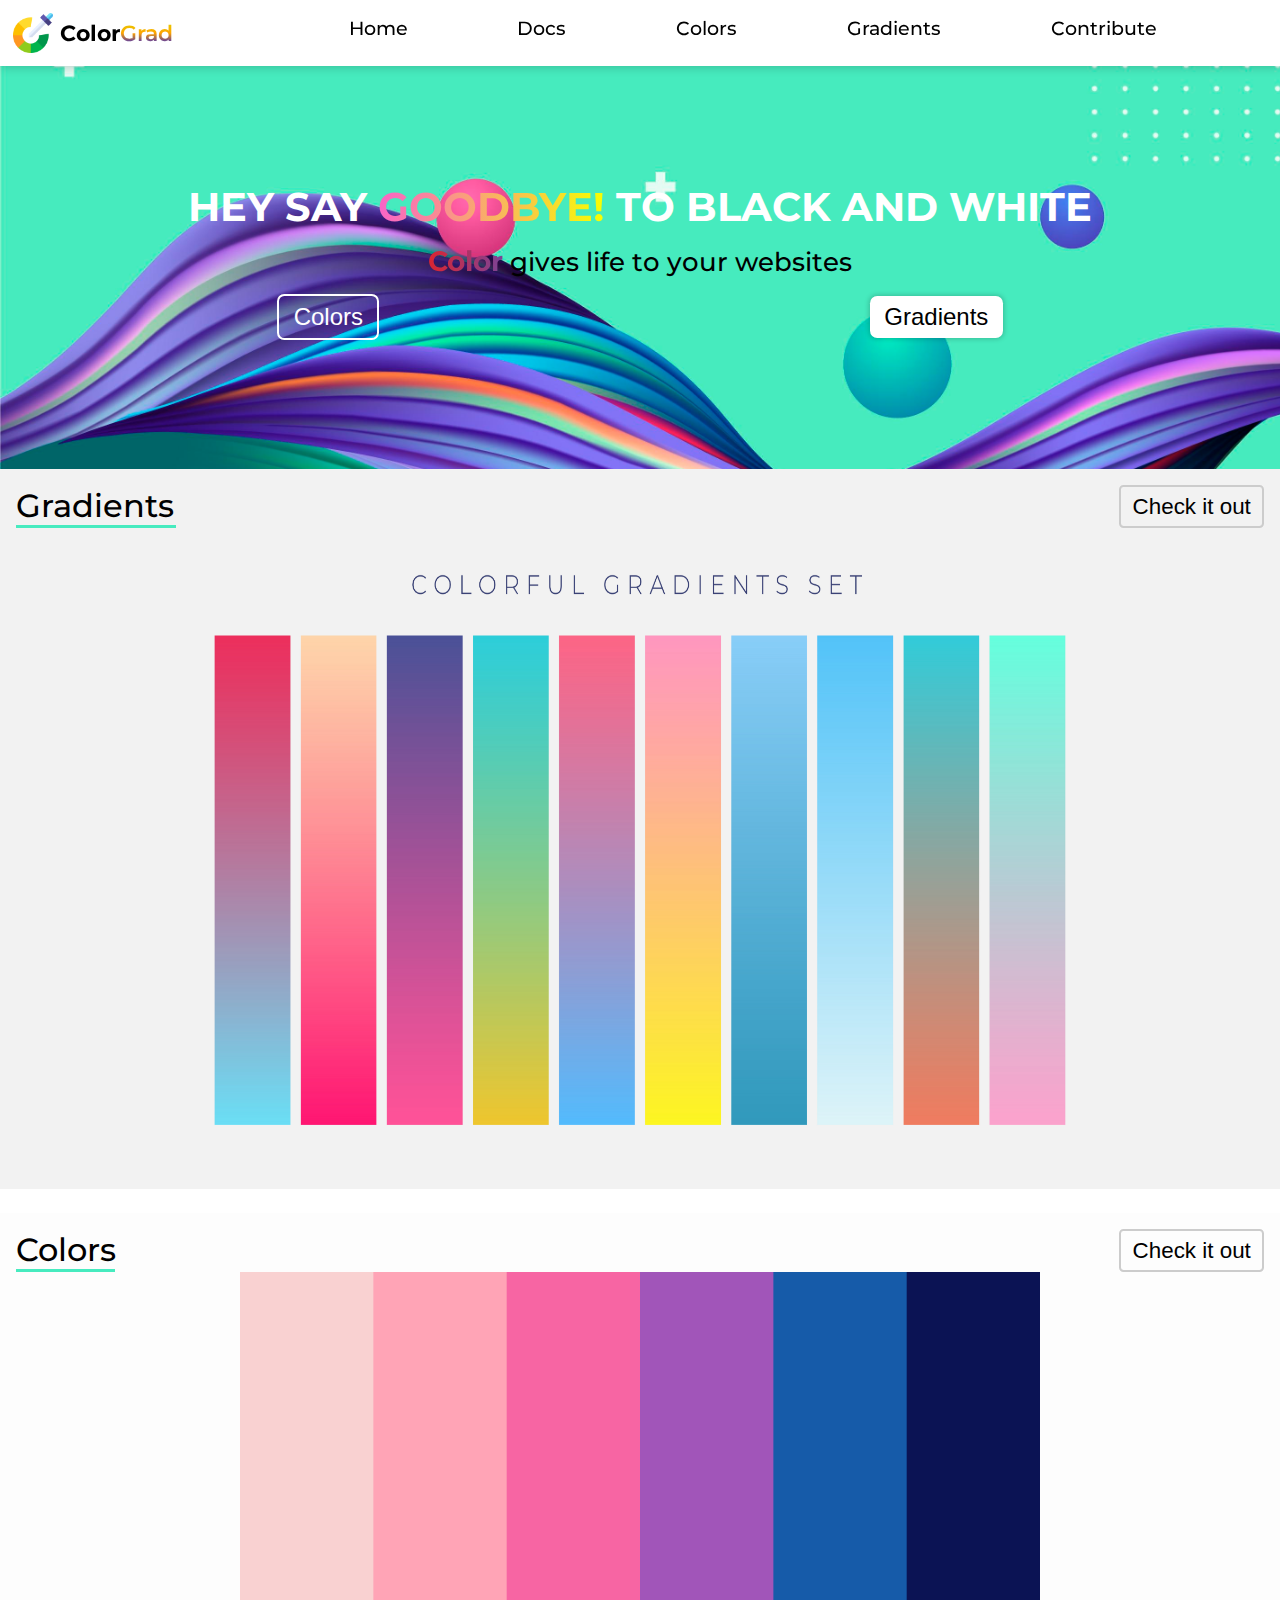
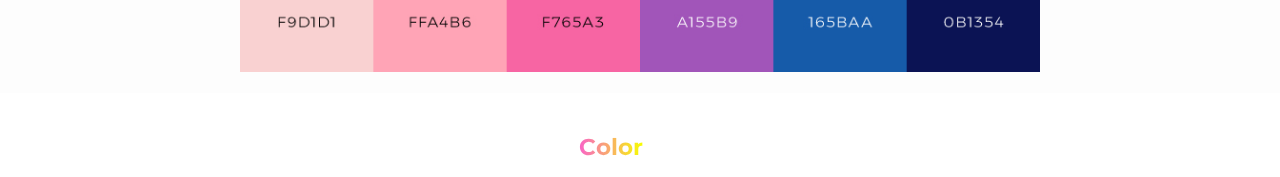
==== index.html @ 1149b568 "color page added" ====
<!DOCTYPE html>
<html lang="en">
<head>
    <meta charset="UTF-8">
    <meta name="viewport" content="width=device-width, initial-scale=1.0">
    <title>ColorGrad</title>
    <link rel="icon" href="./images/color-picker.png" type="image/x-icon">
    <link rel="stylesheet" href="./styles/main.css">
    <link rel="stylesheet" href="https://cdnjs.cloudflare.com/ajax/libs/font-awesome/5.15.2/css/all.min.css">
</head>
<body>
    <nav>
        <div class="web-title">
            <img src="./images/color-picker.png" alt="">
            <h3>Color<span>Grad</span></h3>
        </div>
        <div class="nav-container">
            <a href="./index.html">Home</a>
            <a href="#">Docs</a>
            <a href="./color/color.html">Colors</a>
            <a href="#">Gradients</a>
            <a href="#">Contribute</a>
        </div>
    </nav>
    <header>
        <h3>Hey say <span>Goodbye!</span> to black and white</h3>
        <p><span>Color</span> gives life to your websites</p>
        <div class="btns-container">
            <button id="color" onclick="goColor()">Colors</button>
            <button id="gradient" onclick="goGradient()">Gradients</button>
        </div>
    </header>
    <main>
        <div class="gradient-container">
            <div class="row">
                <h3>Gradients</h3>
                <button onclick="goGradient()">Check it out</button>
            </div>
            <div class="img-container">
                <img src="./images/gradient.jpg" alt="">
            </div>
        </div>
        <div class="color-container">
            <div class="row">
                <h3>Colors</h3>
                <button onclick="goColor()">Check it out</button>
            </div>
            <div class="img-container">
                <img src="./images/color.jpg" alt="">
            </div>
        </div>
    </main>
    <footer>
        <div class="footer-contents">
            <div class="copyright">
                <h3>Copyrights <i class="far fa-copyright"></i> 2021 <span>Color</span>Grad, All rights reserved.</h3>
            </div>
            <div class="icons">
            </div>
        </div>
    </footer>
    <script src="./js/main.js"></script>
</body>
</html>
---- styles/main.css ----
@import url(https://fonts.googleapis.com/css?family=Montserrat:100,100italic,200,200italic,300,300italic,regular,italic,500,500italic,600,600italic,700,700italic,800,800italic,900,900italic);
* {
  margin: 0;
  padding: 0;
  -webkit-box-sizing: border-box;
          box-sizing: border-box;
}

body {
  font-family: 'Montserrat',sans-serif;
  background-image: url(../images/header.jpg);
  background-repeat: no-repeat;
  background-size: cover;
  background-attachment: fixed;
}

nav {
  display: -webkit-box;
  display: -ms-flexbox;
  display: flex;
  top: 0;
  position: fixed;
  -webkit-box-shadow: 0px 0px 10px 0.5px rgba(0, 0, 0, 0.2);
          box-shadow: 0px 0px 10px 0.5px rgba(0, 0, 0, 0.2);
  width: 100%;
  background: #fff;
  padding: .8em;
}

nav .web-title {
  display: -webkit-box;
  display: -ms-flexbox;
  display: flex;
  -webkit-box-align: center;
      -ms-flex-align: center;
          align-items: center;
  width: 18%;
}

nav .web-title h3 {
  margin-left: .3em;
  font-size: 1.4em;
}

nav .web-title h3 span {
  font-weight: 600;
  background: -webkit-linear-gradient(#dada00, orange, blue);
  -webkit-background-clip: text;
  -webkit-text-fill-color: transparent;
}

nav .web-title img {
  height: 2.5em;
}

nav .nav-container {
  width: 82%;
  display: -webkit-box;
  display: -ms-flexbox;
  display: flex;
  -webkit-box-align: center;
      -ms-flex-align: center;
          align-items: center;
  -webkit-box-pack: space-evenly;
      -ms-flex-pack: space-evenly;
          justify-content: space-evenly;
}

nav .nav-container a {
  font-size: 1.2em;
  font-weight: 500;
  text-decoration: none;
  color: black;
  height: 1.7em;
}

nav .nav-container a:hover {
  -webkit-text-decoration: underline 3px solid #47ebbf;
          text-decoration: underline 3px solid #47ebbf;
}

header {
  display: -webkit-box;
  display: -ms-flexbox;
  display: flex;
  -webkit-box-orient: vertical;
  -webkit-box-direction: normal;
      -ms-flex-direction: column;
          flex-direction: column;
  -webkit-box-align: center;
      -ms-flex-align: center;
          align-items: center;
  -webkit-box-pack: center;
      -ms-flex-pack: center;
          justify-content: center;
  padding: 1em;
  margin-top: 4.3em;
  width: 100%;
  height: 25em;
}

header h3 {
  text-transform: uppercase;
  font-size: 2.5em;
  color: #fff;
}

header h3 span {
  background: #f7ff00;
  /* fallback for old browsers */
  /* Chrome 10-25, Safari 5.1-6 */
  background: -webkit-gradient(linear, left top, right top, from(#fa63c8), to(#f7ff00));
  background: linear-gradient(to right, #fa63c8, #f7ff00);
  /* W3C, IE 10+/ Edge, Firefox 16+, Chrome 26+, Opera 12+, Safari 7+ */
  -webkit-text-fill-color: transparent;
  -webkit-background-clip: text;
}

header p {
  margin-top: .5em;
  font-weight: 500;
  font-size: 1.6em;
}

header p span {
  font-size: 1.1em;
  font-weight: 700;
  background: #7b4397;
  /* fallback for old browsers */
  /* Chrome 10-25, Safari 5.1-6 */
  background: -webkit-gradient(linear, left top, right top, from(#dc2430), to(#7b4397));
  background: linear-gradient(to right, #dc2430, #7b4397);
  /* W3C, IE 10+/ Edge, Firefox 16+, Chrome 26+, Opera 12+, Safari 7+ */
  -webkit-text-fill-color: transparent;
  -webkit-background-clip: text;
}

header .btns-container {
  padding: 1em;
  width: 100%;
  display: -webkit-box;
  display: -ms-flexbox;
  display: flex;
  -webkit-box-align: center;
      -ms-flex-align: center;
          align-items: center;
  -ms-flex-pack: distribute;
      justify-content: space-around;
}

header .btns-container button {
  font-size: 1.5em;
  padding: .3em .6em;
  border-radius: .3em;
  outline: none;
  cursor: pointer;
}

header .btns-container #color {
  border: 2px solid white;
  color: #fff;
  background: transparent;
}

header .btns-container #gradient {
  border: none;
  background: #fff;
  -webkit-box-shadow: 0px 0px 5px 0.5px rgba(0, 0, 0, 0.2);
          box-shadow: 0px 0px 5px 0.5px rgba(0, 0, 0, 0.2);
}

.row {
  display: -webkit-box;
  display: -ms-flexbox;
  display: flex;
  -webkit-box-align: center;
      -ms-flex-align: center;
          align-items: center;
  -webkit-box-pack: justify;
      -ms-flex-pack: justify;
          justify-content: space-between;
}

.row button {
  outline: none;
  cursor: pointer;
  background: #fdfdfd;
  border-radius: .2em;
  border: 2px solid #ccc;
  font-size: 1.4em;
  padding: .3em .5em;
}

.row button:hover {
  background: #e9e9e9;
}

main {
  width: 100%;
  height: 100%;
}

main .gradient-container {
  background: #f2f2f2;
  width: 100%;
  height: 45em;
  padding: 1em;
}

main .gradient-container h3 {
  font-size: 2em;
  width: 5em;
  border-bottom: 3px solid #47ebbf;
  font-weight: 500;
}

main .gradient-container .img-container {
  display: -webkit-box;
  display: -ms-flexbox;
  display: flex;
  -webkit-box-pack: center;
      -ms-flex-pack: center;
          justify-content: center;
}

main .gradient-container .img-container img {
  width: 60em;
  height: 40em;
}

main .gradient-container button {
  background: #f2f2f2;
}

main .color-container {
  padding: 1em;
  margin-top: 1.5em;
  background-color: #fdfdfd;
  height: 30em;
}

main .color-container h3 {
  font-size: 2em;
  width: 3.1em;
  border-bottom: 3px solid #47ebbf;
  font-weight: 500;
}

main .color-container .img-container {
  display: -webkit-box;
  display: -ms-flexbox;
  display: flex;
  -webkit-box-pack: center;
      -ms-flex-pack: center;
          justify-content: center;
}

main .color-container .img-container img {
  width: 50em;
  height: 25em;
}

footer {
  text-align: center;
  padding: 1em;
  margin-top: 1.5em;
}

footer h3 {
  color: #fff;
  font-size: 1.2em;
}

footer h3 span {
  font-size: 1.2em;
  background: #f7ff00;
  /* fallback for old browsers */
  /* Chrome 10-25, Safari 5.1-6 */
  background: -webkit-gradient(linear, left top, right top, from(#fa63c8), to(#f7ff00));
  background: linear-gradient(to right, #fa63c8, #f7ff00);
  -webkit-text-fill-color: transparent;
  -webkit-background-clip: text;
}
/*# sourceMappingURL=main.css.map */
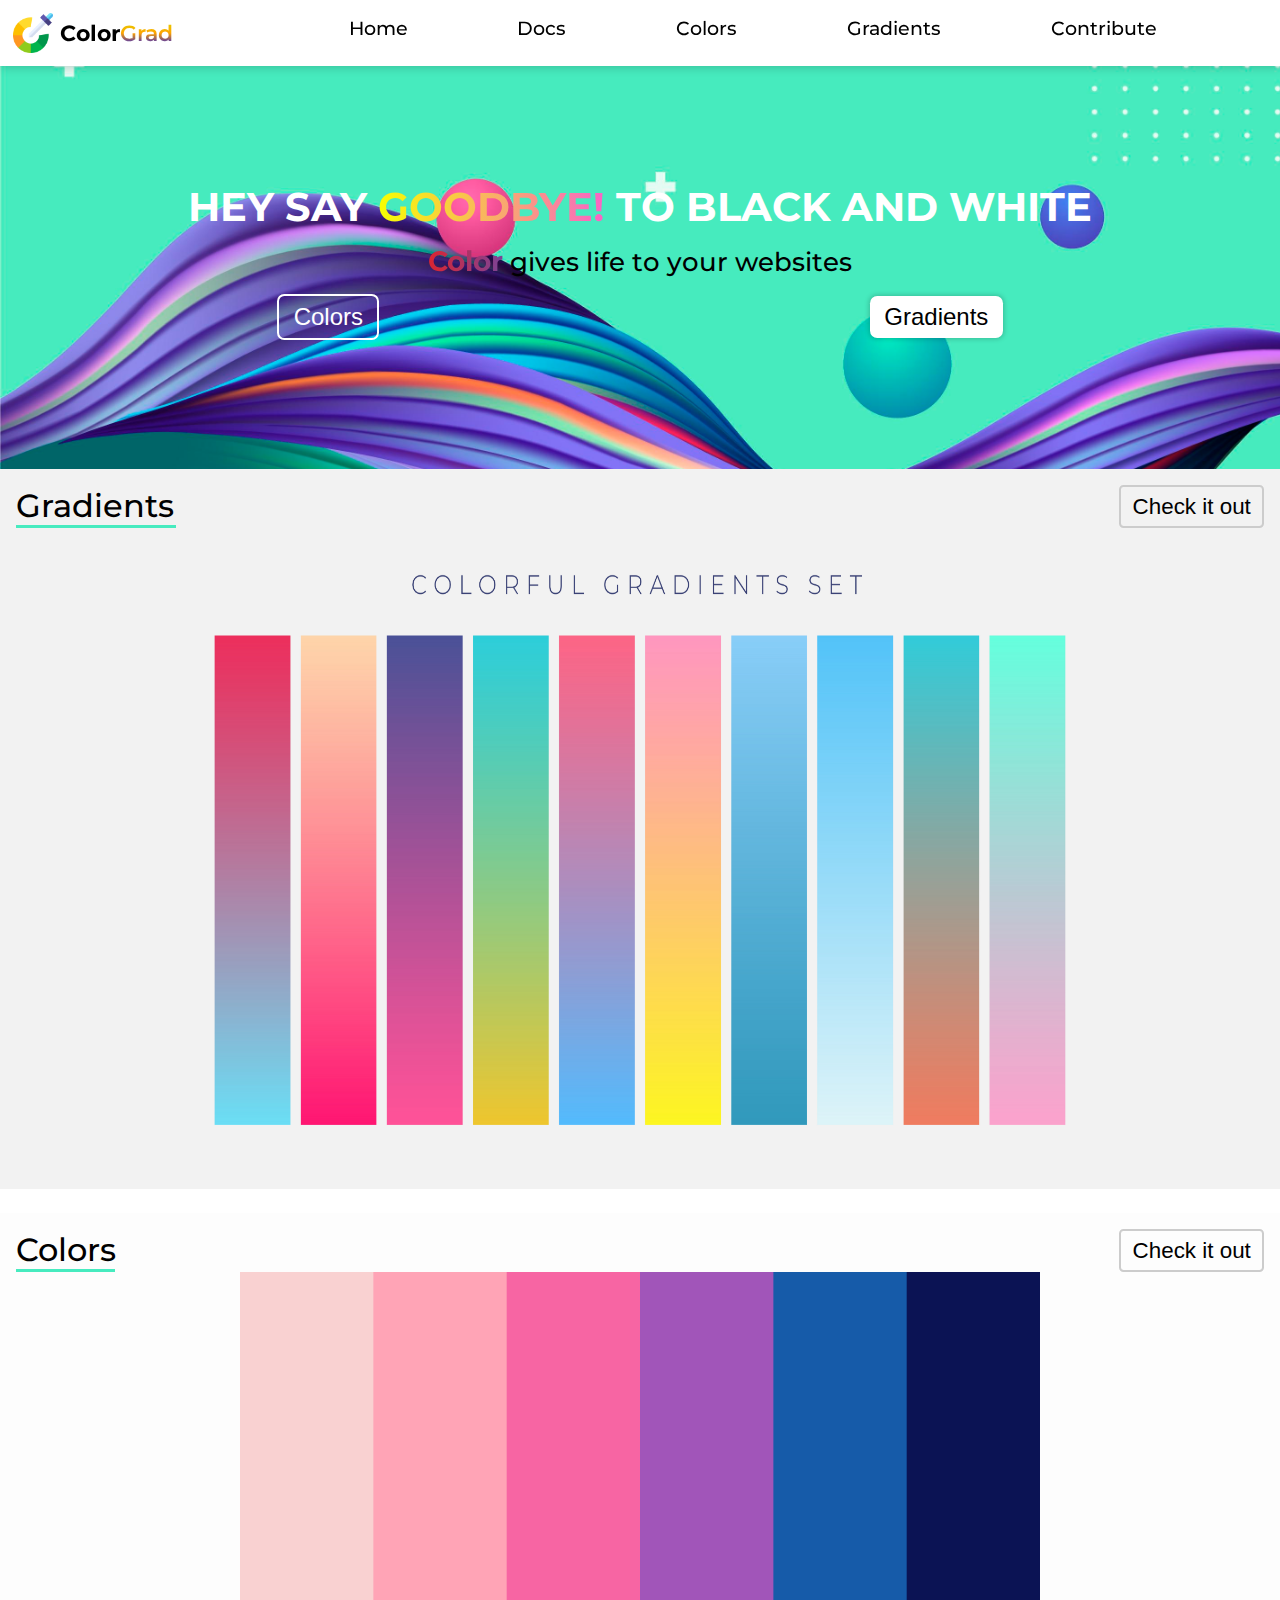
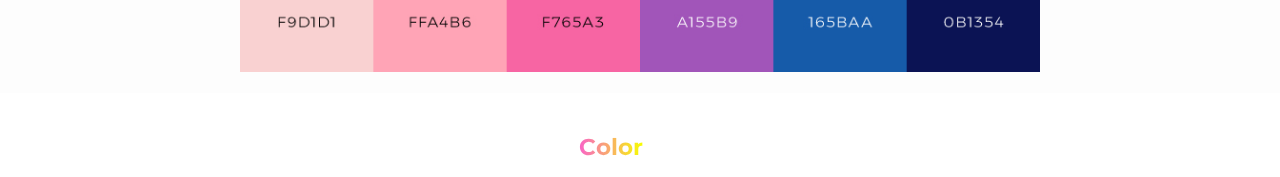
==== commit 098ace4b: "created gradients page" ====
--- a/index.html
+++ b/index.html
@@ -18,7 +18,7 @@
             <a href="./index.html">Home</a>
             <a href="#">Docs</a>
             <a href="./color/color.html">Colors</a>
-            <a href="#">Gradients</a>
+            <a href="./gradient/gradient.html">Gradients</a>
             <a href="#">Contribute</a>
         </div>
     </nav>
--- a/styles/main.css
+++ b/styles/main.css
@@ -109,8 +109,8 @@
   background: #f7ff00;
   /* fallback for old browsers */
   /* Chrome 10-25, Safari 5.1-6 */
-  background: -webkit-gradient(linear, left top, right top, from(#fa63c8), to(#f7ff00));
-  background: linear-gradient(to right, #fa63c8, #f7ff00);
+  background: -webkit-gradient(linear, left top, right top, from(#f7ff00), to(#fa63c8));
+  background: linear-gradient(to right, #f7ff00, #fa63c8);
   /* W3C, IE 10+/ Edge, Firefox 16+, Chrome 26+, Opera 12+, Safari 7+ */
   -webkit-text-fill-color: transparent;
   -webkit-background-clip: text;
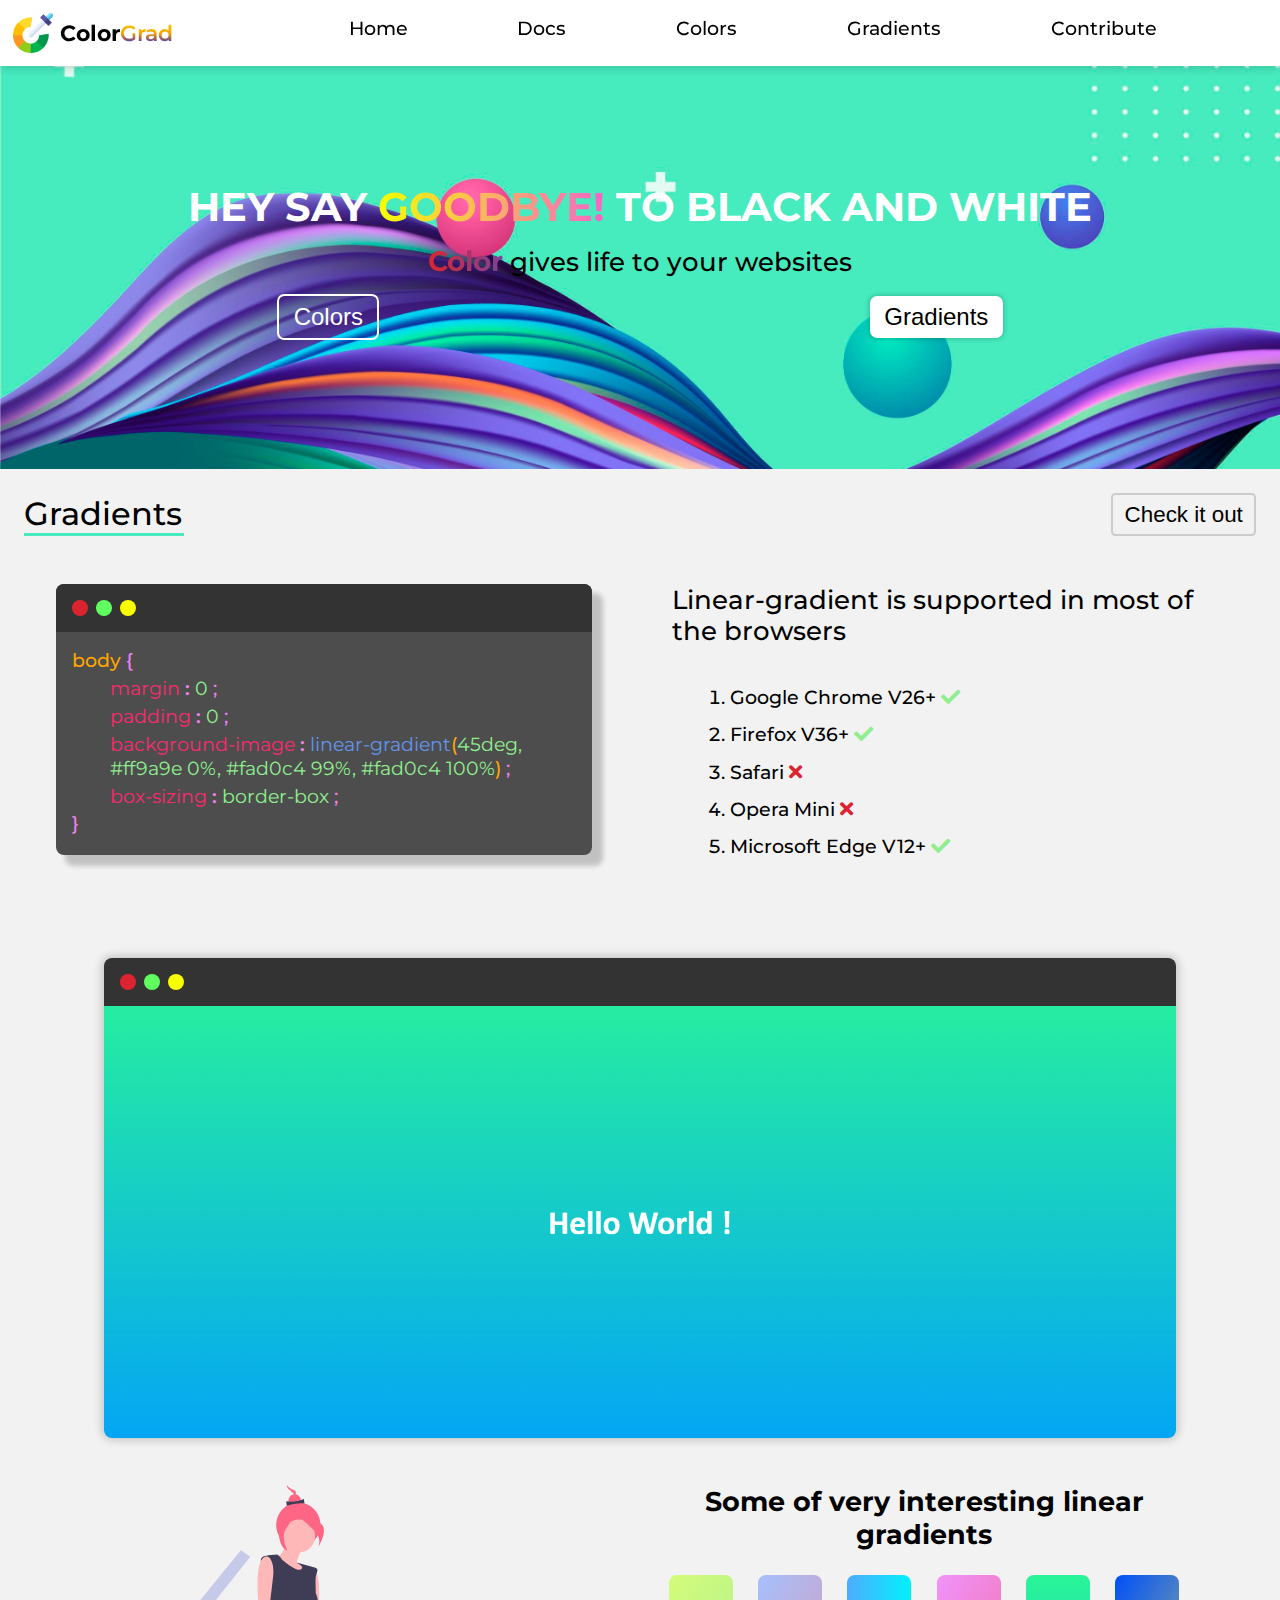
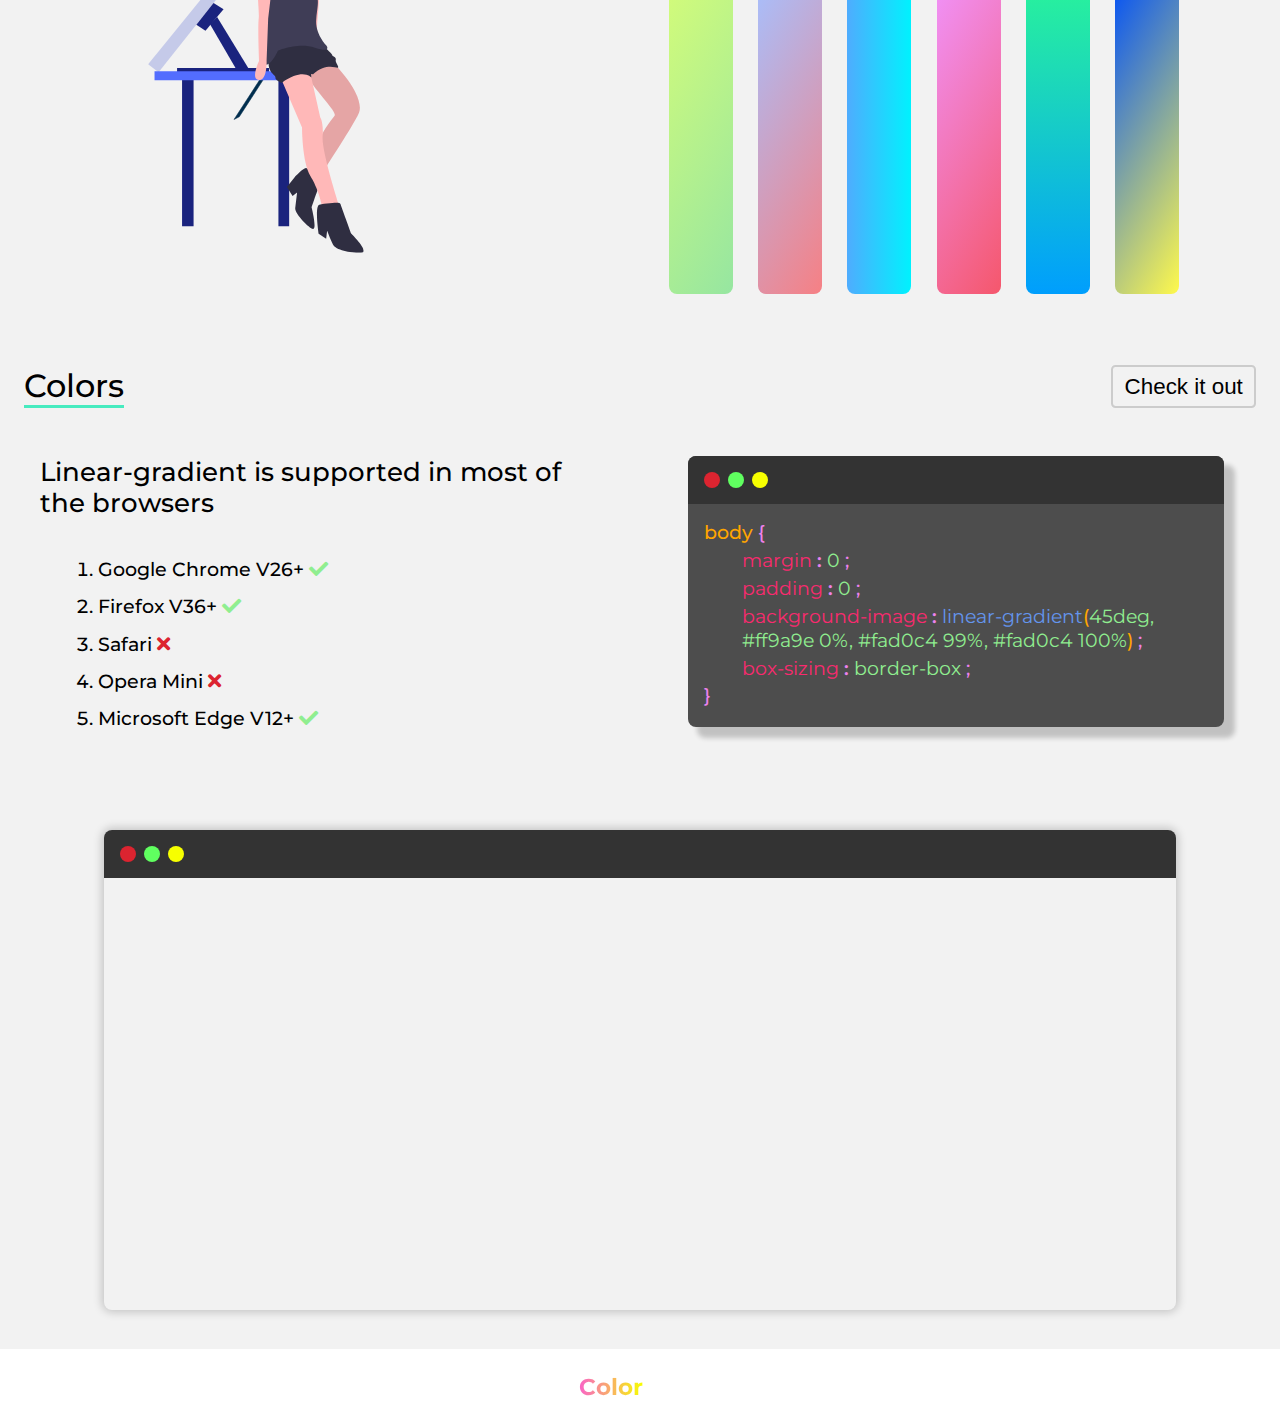
==== commit baf95f9a: "Updated homepage" ====
--- a/index.html
+++ b/index.html
@@ -31,22 +31,112 @@
         </div>
     </header>
     <main>
+        <!-- gradient -->
         <div class="gradient-container">
             <div class="row">
                 <h3>Gradients</h3>
                 <button onclick="goGradient()">Check it out</button>
             </div>
-            <div class="img-container">
-                <img src="./images/gradient.jpg" alt="">
+            <div class="row-card">
+                <div class="ss-wrapper">
+                    <div class="ss-container">
+                        <div class="ss-header">
+                            <div class="red-dot"></div>
+                            <div class="green-dot"></div>
+                            <div class="yellow-dot"></div>
+                        </div>
+                        <div class="ss-content">
+                            <p id="code-class">body <span id="bracket">{</span></p>
+                            <p id="code-keywords">margin <span id="colon">:</span> <span id="code-content">0</span><span id="bracket"> ;</span></p>
+                            <p id="code-keywords">padding <span id="colon">:</span> <span id="code-content">0</span><span id="bracket"> ;</span></p>
+                            <p id="code-keywords">background-image <span id="colon">:</span> <span id="code-content"> <span id="function">linear-gradient</span><span id="curly">(</span>45deg, #ff9a9e 0%, #fad0c4 99%, #fad0c4 100%<span id="curly">)</span><span id="bracket"> ;</span></span></p>
+                            <p id="code-keywords">box-sizing <span id="colon">:</span> <span id="code-content">border-box</span><span id="bracket"> ;</span></p>
+                            <p id="bracket">}</p>
+                        </div>
+                    </div>
+                </div>
+                <div class="side-wrapper">
+                    <p id="heading">Linear-gradient is supported in most of the browsers</p>
+                    <ol>
+                        <li>Google Chrome V26+ <i class="fas fa-check"></i></li>
+                        <li>Firefox V36+ <i class="fas fa-check"></i></li>
+                        <li>Safari <i class="fas fa-times"></i></li>
+                        <li>Opera Mini <i class="fas fa-times"></i></li>
+                        <li>Microsoft Edge V12+ <i class="fas fa-check"></i></li>
+                    </ol>
+                </div>
+            </div>
+            <div class="output-wrapper">
+                <div class="output-content">
+                    <div class="output-header">
+                        <div class="red-dot"></div>
+                        <div class="green-dot"></div>
+                        <div class="yellow-dot"></div>
+                    </div>
+                    <div class="img"></div>
+                </div>
             </div>
         </div>
-        <div class="color-container">
+
+        <div class="show-container">
+            <img src="./images/designer 1.svg" alt="">
+            <div class="show-contents">
+                <h3>Some of very interesting linear gradients</h3>
+                <div class="gradient-wrapper">
+                    <div id="grad1"></div>
+                    <div id="grad2"></div>
+                    <div id="grad3"></div>
+                    <div id="grad4"></div>
+                    <div id="grad5"></div>
+                    <div id="grad6"></div>
+                </div>
+            </div>
+        </div>
+
+        <!-- color -->
+        <div class="gradient-container">
             <div class="row">
-                <h3>Colors</h3>
+                <h3 id="color-h3">Colors</h3>
                 <button onclick="goColor()">Check it out</button>
             </div>
-            <div class="img-container">
-                <img src="./images/color.jpg" alt="">
+            <div class="row-card">
+                <div class="ss-wrapper">
+                    <div class="ss-container">
+                        <div class="ss-header">
+                            <div class="red-dot"></div>
+                            <div class="green-dot"></div>
+                            <div class="yellow-dot"></div>
+                        </div>
+                        <div class="ss-content">
+                            <p id="code-class">body <span id="bracket">{</span></p>
+                            <p id="code-keywords">margin <span id="colon">:</span> <span id="code-content">0</span><span id="bracket"> ;</span></p>
+                            <p id="code-keywords">padding <span id="colon">:</span> <span id="code-content">0</span><span id="bracket"> ;</span></p>
+                            <p id="code-keywords">background-image <span id="colon">:</span> <span id="code-content"> <span id="function">linear-gradient</span><span id="curly">(</span>45deg, #ff9a9e 0%, #fad0c4 99%, #fad0c4 100%<span id="curly">)</span><span id="bracket"> ;</span></span></p>
+                            <p id="code-keywords">box-sizing <span id="colon">:</span> <span id="code-content">border-box</span><span id="bracket"> ;</span></p>
+                            <p id="bracket">}</p>
+                        </div>
+                    </div>
+                </div>
+                <div class="side-wrapper">
+                    <p id="heading">Linear-gradient is supported in most of the browsers</p>
+                    <ol>
+                        <li>Google Chrome V26+ <i class="fas fa-check"></i></li>
+                        <li>Firefox V36+ <i class="fas fa-check"></i></li>
+                        <li>Safari <i class="fas fa-times"></i></li>
+                        <li>Opera Mini <i class="fas fa-times"></i></li>
+                        <li>Microsoft Edge V12+ <i class="fas fa-check"></i></li>
+                    </ol>
+                </div>
+            </div>
+            <div class="output-wrapper">
+                <div class="output-content">
+                    <div class="output-header">
+                        <div class="red-dot"></div>
+                        <div class="green-dot"></div>
+                        <div class="yellow-dot"></div>
+                    </div>
+                    <!-- <img src="./images/gradient-op.png" alt=""> -->
+                </div>
             </div>
         </div>
     </main>
--- a/styles/main.css
+++ b/styles/main.css
@@ -12,6 +12,25 @@
   background-repeat: no-repeat;
   background-size: cover;
   background-attachment: fixed;
+}
+
+.red-dot, .green-dot, .yellow-dot {
+  border-radius: 50%;
+  margin-right: .5em;
+  width: 1em;
+  height: 1em;
+}
+
+.red-dot {
+  background: #dc2430;
+}
+
+.green-dot {
+  background-color: #60ff60;
+}
+
+.yellow-dot {
+  background-color: #f7ff00;
 }
 
 nav {
@@ -181,6 +200,10 @@
           justify-content: space-between;
 }
 
+.row #color-h3 {
+  width: auto;
+}
+
 .row button {
   outline: none;
   cursor: pointer;
@@ -197,13 +220,13 @@
 
 main {
   width: 100%;
-  height: 100%;
+  padding: .5em;
+  background-color: #f2f2f2;
 }
 
 main .gradient-container {
-  background: #f2f2f2;
-  width: 100%;
-  height: 45em;
+  width: auto;
+  height: 62em;
   padding: 1em;
 }
 
@@ -214,55 +237,245 @@
   font-weight: 500;
 }
 
-main .gradient-container .img-container {
-  display: -webkit-box;
-  display: -ms-flexbox;
-  display: flex;
-  -webkit-box-pack: center;
-      -ms-flex-pack: center;
-          justify-content: center;
-}
-
-main .gradient-container .img-container img {
-  width: 60em;
-  height: 40em;
+main .gradient-container .row-card {
+  display: -ms-grid;
+  display: grid;
+  -ms-grid-columns: (1fr)[2];
+      grid-template-columns: repeat(2, 1fr);
+  gap: 2em;
+}
+
+main .gradient-container .row-card .ss-wrapper {
+  padding: 3em 2em;
+}
+
+main .gradient-container .row-card .ss-wrapper .ss-container {
+  border-radius: .5em;
+  -webkit-box-shadow: 10px 10px 5px 0.2px rgba(0, 0, 0, 0.2);
+          box-shadow: 10px 10px 5px 0.2px rgba(0, 0, 0, 0.2);
+  display: -webkit-box;
+  display: -ms-flexbox;
+  display: flex;
+  width: auto;
+  -webkit-box-orient: vertical;
+  -webkit-box-direction: normal;
+      -ms-flex-direction: column;
+          flex-direction: column;
+  background: #4d4d4d;
+}
+
+main .gradient-container .row-card .ss-wrapper .ss-container .ss-header {
+  border-top-left-radius: .5em;
+  border-top-right-radius: .5em;
+  background-color: #333;
+  padding: 1em;
+  display: -webkit-box;
+  display: -ms-flexbox;
+  display: flex;
+}
+
+main .gradient-container .row-card .ss-wrapper .ss-container .ss-content {
+  padding: 1em;
+}
+
+main .gradient-container .row-card .ss-wrapper .ss-container .ss-content p {
+  font-size: 1.2em;
+  margin-bottom: .2em;
+}
+
+main .gradient-container .row-card .ss-wrapper .ss-container .ss-content #code-class {
+  font-weight: 500;
+  color: orange;
+}
+
+main .gradient-container .row-card .ss-wrapper .ss-container .ss-content #colon {
+  font-weight: 600;
+  color: violet;
+}
+
+main .gradient-container .row-card .ss-wrapper .ss-container .ss-content #bracket {
+  font-weight: 500;
+  color: violet;
+}
+
+main .gradient-container .row-card .ss-wrapper .ss-container .ss-content #code-keywords {
+  margin-left: 2em;
+  color: #fa2a6f;
+}
+
+main .gradient-container .row-card .ss-wrapper .ss-container .ss-content #code-content {
+  color: lightgreen;
+}
+
+main .gradient-container .row-card .ss-wrapper .ss-container .ss-content #function {
+  color: cornflowerblue;
+}
+
+main .gradient-container .row-card .ss-wrapper .ss-container .ss-content #curly {
+  color: orange;
+  font-weight: 500;
+}
+
+main .gradient-container .row-card .side-wrapper {
+  padding: 3em 1em;
+}
+
+main .gradient-container .row-card .side-wrapper #heading {
+  font-size: 1.6em;
+  font-weight: 500;
+}
+
+main .gradient-container .row-card .side-wrapper ol {
+  padding: 2em 3em;
+  font-size: 1.2em;
+  font-weight: 500;
+}
+
+main .gradient-container .row-card .side-wrapper ol li {
+  margin-bottom: .7em;
+}
+
+main .gradient-container .row-card .side-wrapper ol li .fa-check {
+  color: lightgreen;
+}
+
+main .gradient-container .row-card .side-wrapper ol li .fa-times {
+  color: #dc2430;
 }
 
 main .gradient-container button {
   background: #f2f2f2;
 }
 
-main .color-container {
-  padding: 1em;
-  margin-top: 1.5em;
-  background-color: #fdfdfd;
+main .gradient-container .output-wrapper {
+  width: auto;
+  padding: 0 5em;
   height: 30em;
 }
 
-main .color-container h3 {
-  font-size: 2em;
-  width: 3.1em;
-  border-bottom: 3px solid #47ebbf;
-  font-weight: 500;
-}
-
-main .color-container .img-container {
-  display: -webkit-box;
-  display: -ms-flexbox;
-  display: flex;
-  -webkit-box-pack: center;
-      -ms-flex-pack: center;
-          justify-content: center;
-}
-
-main .color-container .img-container img {
-  width: 50em;
+main .gradient-container .output-wrapper .output-content {
+  height: 100%;
+  display: -webkit-box;
+  display: -ms-flexbox;
+  display: flex;
+  -webkit-box-orient: vertical;
+  -webkit-box-direction: normal;
+      -ms-flex-direction: column;
+          flex-direction: column;
+  border-radius: .5em;
+  -webkit-box-shadow: 0px 0px 10px 2px rgba(0, 0, 0, 0.2);
+          box-shadow: 0px 0px 10px 2px rgba(0, 0, 0, 0.2);
+}
+
+main .gradient-container .output-wrapper .output-content .output-header {
+  display: -webkit-box;
+  display: -ms-flexbox;
+  display: flex;
+  background-color: #333;
+  padding: 1em;
+  border-top-left-radius: .5em;
+  border-top-right-radius: .5em;
+}
+
+main .gradient-container .output-wrapper .output-content .img {
+  width: 100%;
+  height: 100%;
+  background-image: url("../images/gradient-op.png");
+  background-size: cover;
+  background-position: center;
+  border-bottom-left-radius: .5em;
+  border-bottom-right-radius: .5em;
+}
+
+main .gradient-container:nth-child(3) .row-card .side-wrapper {
+  -webkit-box-ordinal-group: 1;
+      -ms-flex-order: 0;
+          order: 0;
+}
+
+main .gradient-container:nth-child(3) .row-card .ss-wrapper {
+  -webkit-box-ordinal-group: 11;
+      -ms-flex-order: 10;
+          order: 10;
+}
+
+main .show-container {
+  width: auto;
   height: 25em;
+  padding: 1em 4em;
+  display: -ms-grid;
+  display: grid;
+  -ms-grid-columns: (1fr)[2];
+      grid-template-columns: repeat(2, 1fr);
+  margin-bottom: 5em;
+}
+
+main .show-container img {
+  width: 23em;
+  height: 23em;
+}
+
+main .show-container .show-contents {
+  width: auto;
+}
+
+main .show-container .show-contents h3 {
+  text-align: center;
+  font-size: 1.7em;
+}
+
+main .show-container .show-contents .gradient-wrapper {
+  height: 100%;
+  padding: 1em;
+  display: -webkit-box;
+  display: -ms-flexbox;
+  display: flex;
+  -webkit-box-orient: horizontal;
+  -webkit-box-direction: normal;
+      -ms-flex-direction: row;
+          flex-direction: row;
+  -webkit-box-align: center;
+      -ms-flex-align: center;
+          align-items: center;
+  -ms-flex-pack: distribute;
+      justify-content: space-around;
+}
+
+main .show-container .show-contents .gradient-wrapper > div {
+  width: 4em;
+  height: 95%;
+  border-radius: .5em;
+}
+
+main .show-container .show-contents .gradient-wrapper #grad1 {
+  background-image: linear-gradient(120deg, #d4fc79 0%, #96e6a1 100%);
+}
+
+main .show-container .show-contents .gradient-wrapper #grad2 {
+  background-image: linear-gradient(120deg, #a6c0fe 0%, #f68084 100%);
+}
+
+main .show-container .show-contents .gradient-wrapper #grad3 {
+  background-image: -webkit-gradient(linear, left top, right top, from(#4facfe), to(#00f2fe));
+  background-image: linear-gradient(to right, #4facfe 0%, #00f2fe 100%);
+}
+
+main .show-container .show-contents .gradient-wrapper #grad4 {
+  background-image: linear-gradient(120deg, #f093fb 0%, #f5576c 100%);
+}
+
+main .show-container .show-contents .gradient-wrapper #grad5 {
+  background-image: -webkit-gradient(linear, left top, left bottom, from(#2af598), to(#009efd));
+  background-image: linear-gradient(180deg, #2af598 0%, #009efd 100%);
+}
+
+main .show-container .show-contents .gradient-wrapper #grad6 {
+  background-image: linear-gradient(120deg, #004ff9 0%, #fff94c 100%);
 }
 
 footer {
   text-align: center;
-  padding: 1em;
+  padding: 0em 1em;
   margin-top: 1.5em;
 }
 
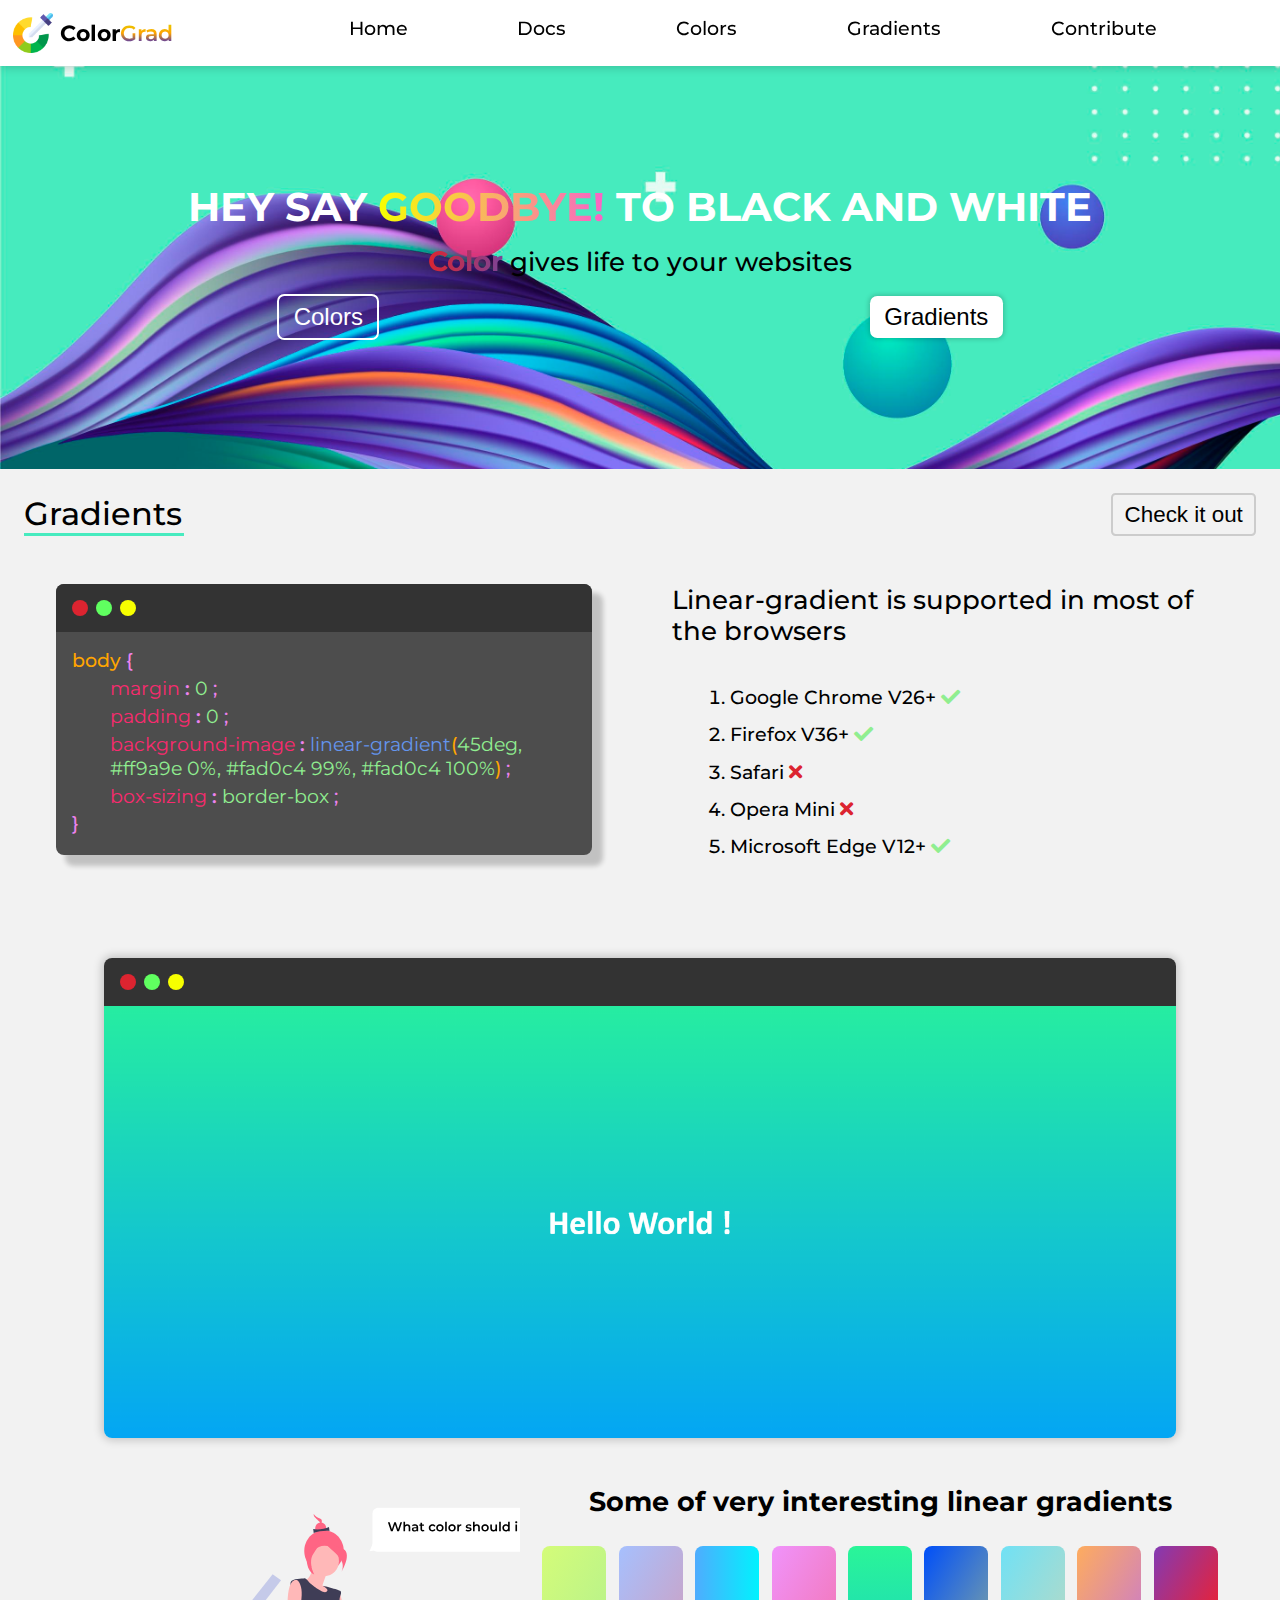
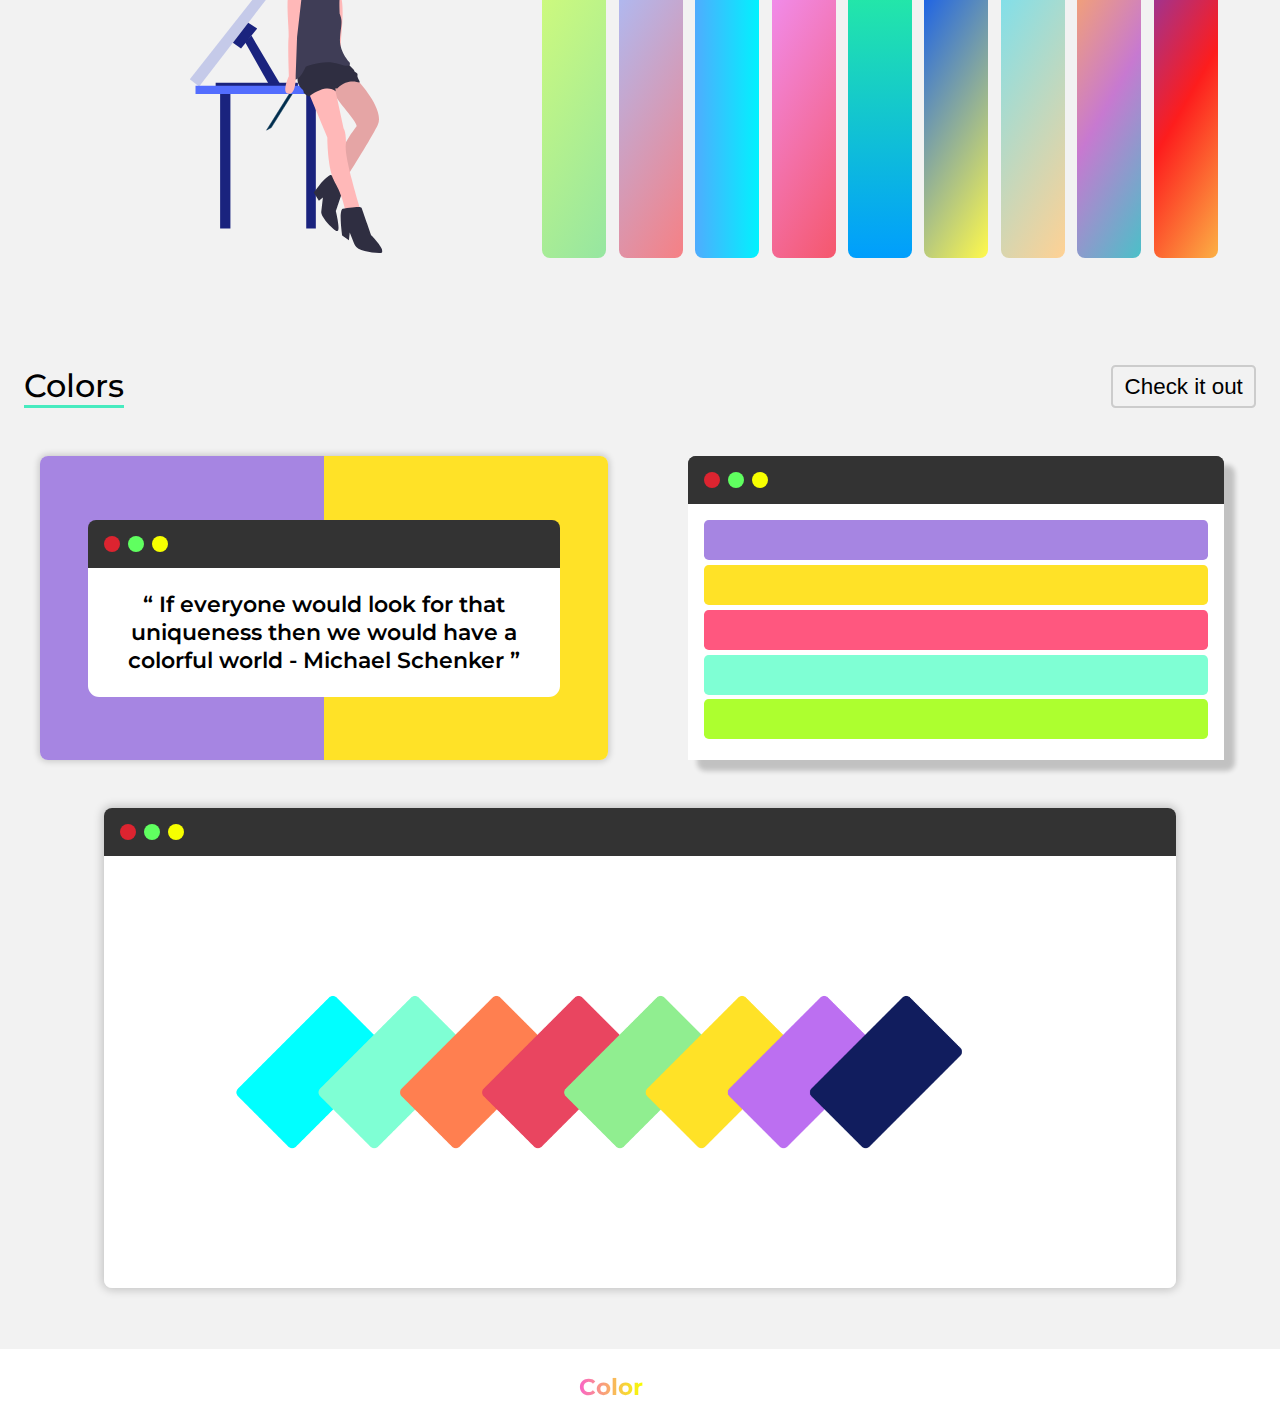
==== commit 7faae204: "Updated homepage" ====
--- a/index.html
+++ b/index.html
@@ -65,7 +65,7 @@
                         <li>Microsoft Edge V12+ <i class="fas fa-check"></i></li>
                     </ol>
                 </div>
-            </div>
+            </div>            
             <div class="output-wrapper">
                 <div class="output-content">
                     <div class="output-header">
@@ -78,8 +78,9 @@
             </div>
         </div>
 
+        <!-- Intermediate -->
         <div class="show-container">
-            <img src="./images/designer 1.svg" alt="">
+            <div class="img-contents"></div>
             <div class="show-contents">
                 <h3>Some of very interesting linear gradients</h3>
                 <div class="gradient-wrapper">
@@ -89,6 +90,9 @@
                     <div id="grad4"></div>
                     <div id="grad5"></div>
                     <div id="grad6"></div>
+                    <div id="grad7"></div>
+                    <div id="grad8"></div>
+                    <div id="grad9"></div>
                 </div>
             </div>
         </div>
@@ -108,24 +112,26 @@
                             <div class="yellow-dot"></div>
                         </div>
                         <div class="ss-content">
-                            <p id="code-class">body <span id="bracket">{</span></p>
-                            <p id="code-keywords">margin <span id="colon">:</span> <span id="code-content">0</span><span id="bracket"> ;</span></p>
-                            <p id="code-keywords">padding <span id="colon">:</span> <span id="code-content">0</span><span id="bracket"> ;</span></p>
-                            <p id="code-keywords">background-image <span id="colon">:</span> <span id="code-content"> <span id="function">linear-gradient</span><span id="curly">(</span>45deg, #ff9a9e 0%, #fad0c4 99%, #fad0c4 100%<span id="curly">)</span><span id="bracket"> ;</span></span></p>
-                            <p id="code-keywords">box-sizing <span id="colon">:</span> <span id="code-content">border-box</span><span id="bracket"> ;</span></p>
-                            <p id="bracket">}</p>
+                            <div class="color-div"></div>
+                            <div class="color-div"></div>
+                            <div class="color-div"></div>
+                            <div class="color-div"></div>
+                            <div class="color-div"></div>
                         </div>
                     </div>
                 </div>
                 <div class="side-wrapper">
-                    <p id="heading">Linear-gradient is supported in most of the browsers</p>
-                    <ol>
-                        <li>Google Chrome V26+ <i class="fas fa-check"></i></li>
-                        <li>Firefox V36+ <i class="fas fa-check"></i></li>
-                        <li>Safari <i class="fas fa-times"></i></li>
-                        <li>Opera Mini <i class="fas fa-times"></i></li>
-                        <li>Microsoft Edge V12+ <i class="fas fa-check"></i></li>
-                    </ol>
+                    <blockquote>
+                        <div class="ss-header">
+                            <div class="red-dot"></div>
+                            <div class="green-dot"></div>
+                            <div class="yellow-dot"></div>
+                        </div>
+                        <q> 
+                            If everyone would look for that uniqueness then we would have a colorful world
+                            <caption> - Michael Schenker</caption>
+                        </q>
+                    </blockquote>
                 </div>
             </div>
             <div class="output-wrapper">
@@ -135,7 +141,7 @@
                         <div class="green-dot"></div>
                         <div class="yellow-dot"></div>
                     </div>
-                    <!-- <img src="./images/gradient-op.png" alt=""> -->
+                    <div class="img"></div>
                 </div>
             </div>
         </div>
--- a/styles/main.css
+++ b/styles/main.css
@@ -31,6 +31,14 @@
 
 .yellow-dot {
   background-color: #f7ff00;
+}
+
+::-moz-selection {
+  background: #47ebbf;
+}
+
+::selection {
+  background: #47ebbf;
 }
 
 nav {
@@ -393,30 +401,110 @@
           order: 0;
 }
 
+main .gradient-container:nth-child(3) .row-card .side-wrapper blockquote {
+  padding: 1em 3em;
+  height: 100%;
+  border-radius: .5em;
+  display: -webkit-box;
+  display: -ms-flexbox;
+  display: flex;
+  -webkit-box-shadow: 0px 0px 7px 0.5px rgba(0, 0, 0, 0.2);
+          box-shadow: 0px 0px 7px 0.5px rgba(0, 0, 0, 0.2);
+  -webkit-box-orient: vertical;
+  -webkit-box-direction: normal;
+      -ms-flex-direction: column;
+          flex-direction: column;
+  -webkit-box-pack: center;
+      -ms-flex-pack: center;
+          justify-content: center;
+  -webkit-box-align: center;
+      -ms-flex-align: center;
+          align-items: center;
+  text-align: center;
+  background: -webkit-linear-gradient(right, #ffe227 50%, #a685e2 50%);
+}
+
+main .gradient-container:nth-child(3) .row-card .side-wrapper blockquote .ss-header {
+  width: 100%;
+  border-top-left-radius: .5em;
+  border-top-right-radius: .5em;
+  background-color: #333;
+  padding: 1em;
+  display: -webkit-box;
+  display: -ms-flexbox;
+  display: flex;
+}
+
+main .gradient-container:nth-child(3) .row-card .side-wrapper blockquote q {
+  border-bottom-left-radius: .5em;
+  border-bottom-right-radius: .5em;
+  padding: 1em;
+  background: #fff;
+  font-size: 1.4em;
+  font-weight: 600;
+}
+
 main .gradient-container:nth-child(3) .row-card .ss-wrapper {
   -webkit-box-ordinal-group: 11;
       -ms-flex-order: 10;
           order: 10;
 }
 
+main .gradient-container:nth-child(3) .row-card .ss-wrapper .ss-content {
+  background: #fff;
+}
+
+main .gradient-container:nth-child(3) .row-card .ss-wrapper .ss-content .color-div {
+  padding: .3em;
+  height: 2.5em;
+  border-radius: .3em;
+  margin-bottom: .3em;
+}
+
+main .gradient-container:nth-child(3) .row-card .ss-wrapper .ss-content .color-div:nth-child(1) {
+  background: #a685e2;
+}
+
+main .gradient-container:nth-child(3) .row-card .ss-wrapper .ss-content .color-div:nth-child(2) {
+  background: #ffe227;
+}
+
+main .gradient-container:nth-child(3) .row-card .ss-wrapper .ss-content .color-div:nth-child(4) {
+  background: #7fffd4;
+}
+
+main .gradient-container:nth-child(3) .row-card .ss-wrapper .ss-content .color-div:nth-child(5) {
+  background: #adff2f;
+}
+
+main .gradient-container:nth-child(3) .row-card .ss-wrapper .ss-content .color-div:nth-child(3) {
+  background: #ff577f;
+}
+
+main .gradient-container:nth-child(3) .output-wrapper .output-content .img {
+  background-image: url("../images/color-op.png");
+}
+
 main .show-container {
   width: auto;
   height: 25em;
-  padding: 1em 4em;
-  display: -ms-grid;
-  display: grid;
-  -ms-grid-columns: (1fr)[2];
-      grid-template-columns: repeat(2, 1fr);
+  padding: 1em 2em;
+  display: -webkit-box;
+  display: -ms-flexbox;
+  display: flex;
   margin-bottom: 5em;
 }
 
-main .show-container img {
-  width: 23em;
-  height: 23em;
+main .show-container .img-contents {
+  width: calc(100% - 60%);
+  background-image: url("../images/designer 1.svg");
+  background-size: cover;
+  background-repeat: no-repeat;
+  background-position: left top;
 }
 
 main .show-container .show-contents {
-  width: auto;
+  width: calc(100% - 40%);
 }
 
 main .show-container .show-contents h3 {
@@ -443,7 +531,7 @@
 
 main .show-container .show-contents .gradient-wrapper > div {
   width: 4em;
-  height: 95%;
+  height: 93%;
   border-radius: .5em;
 }
 
@@ -471,6 +559,18 @@
 
 main .show-container .show-contents .gradient-wrapper #grad6 {
   background-image: linear-gradient(120deg, #004ff9 0%, #fff94c 100%);
+}
+
+main .show-container .show-contents .gradient-wrapper #grad7 {
+  background-image: linear-gradient(120deg, #70e1f5 0%, #ffd194 100%);
+}
+
+main .show-container .show-contents .gradient-wrapper #grad8 {
+  background-image: linear-gradient(120deg, #feac5e 0%, #c779d0 50%, #4bc0c8 100%);
+}
+
+main .show-container .show-contents .gradient-wrapper #grad9 {
+  background-image: linear-gradient(120deg, #833ab4 0%, #fd1d1d 50%, #fcb045 100%);
 }
 
 footer {
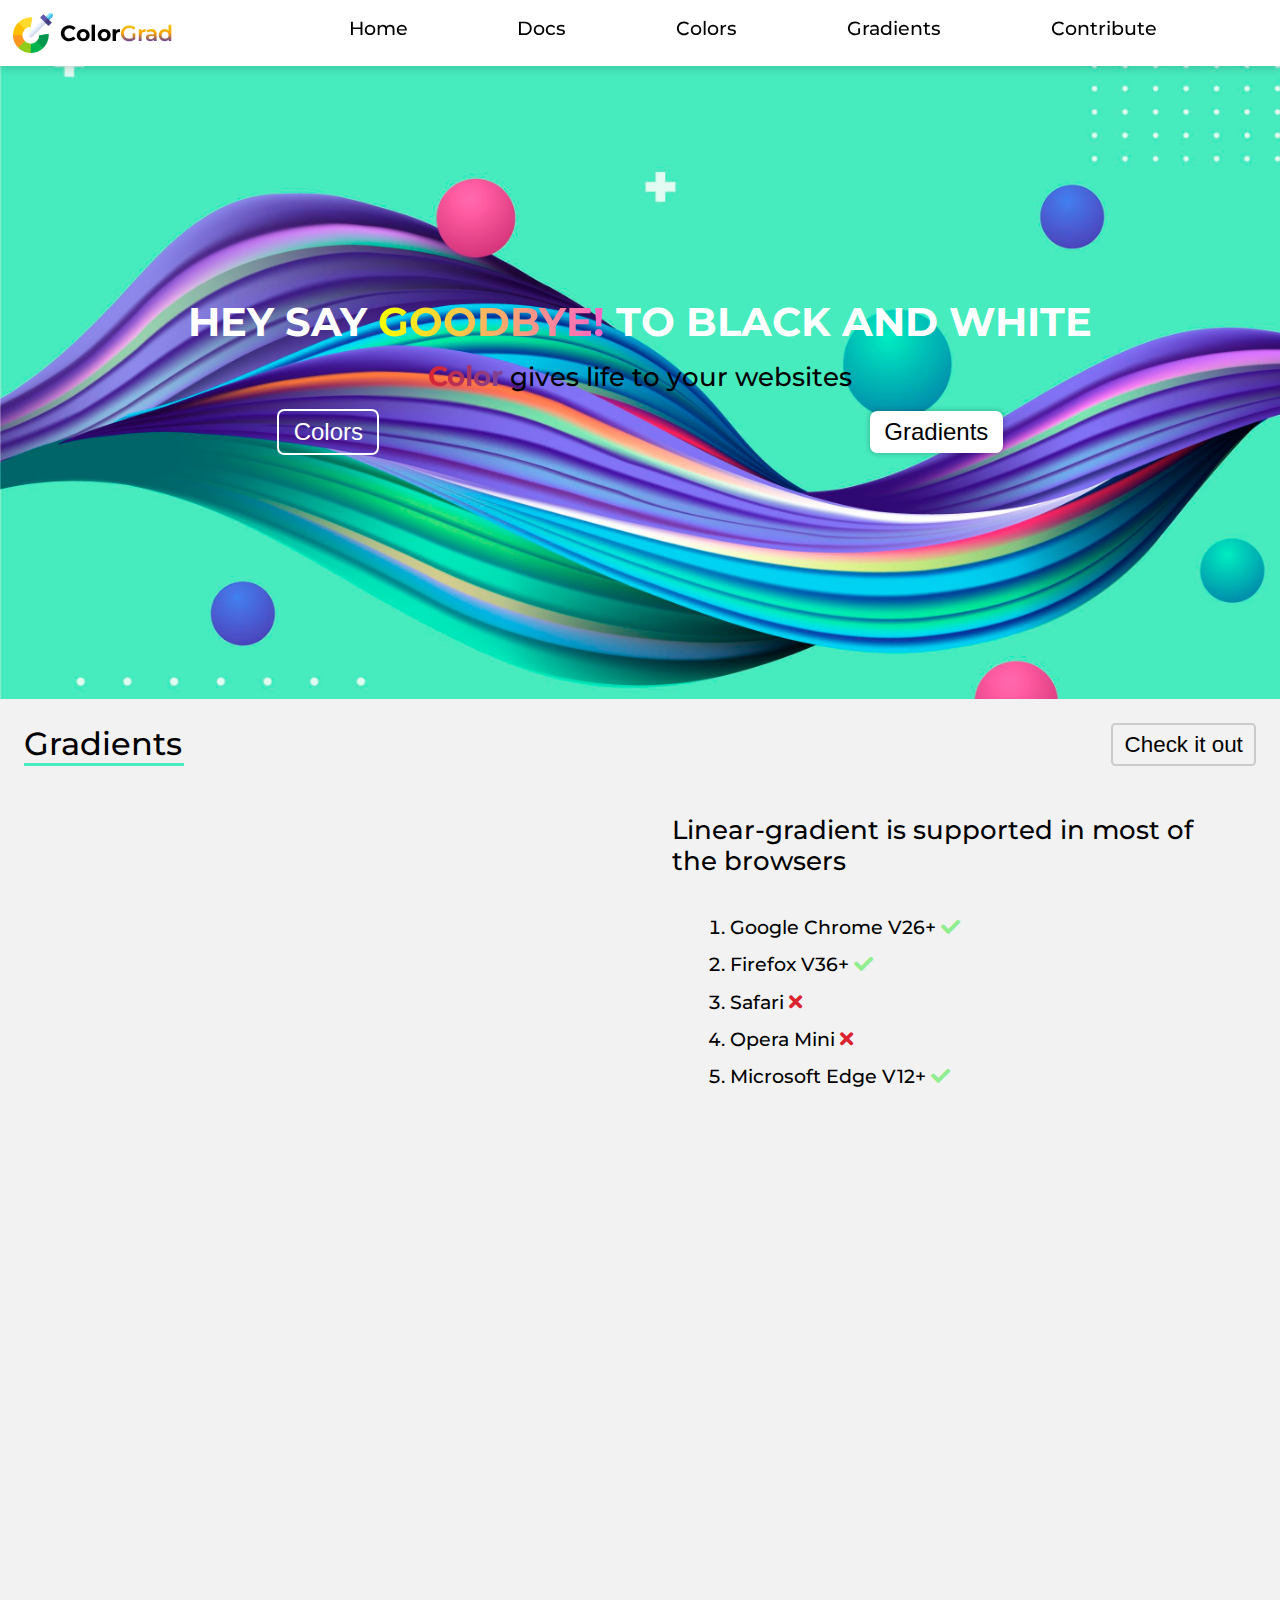
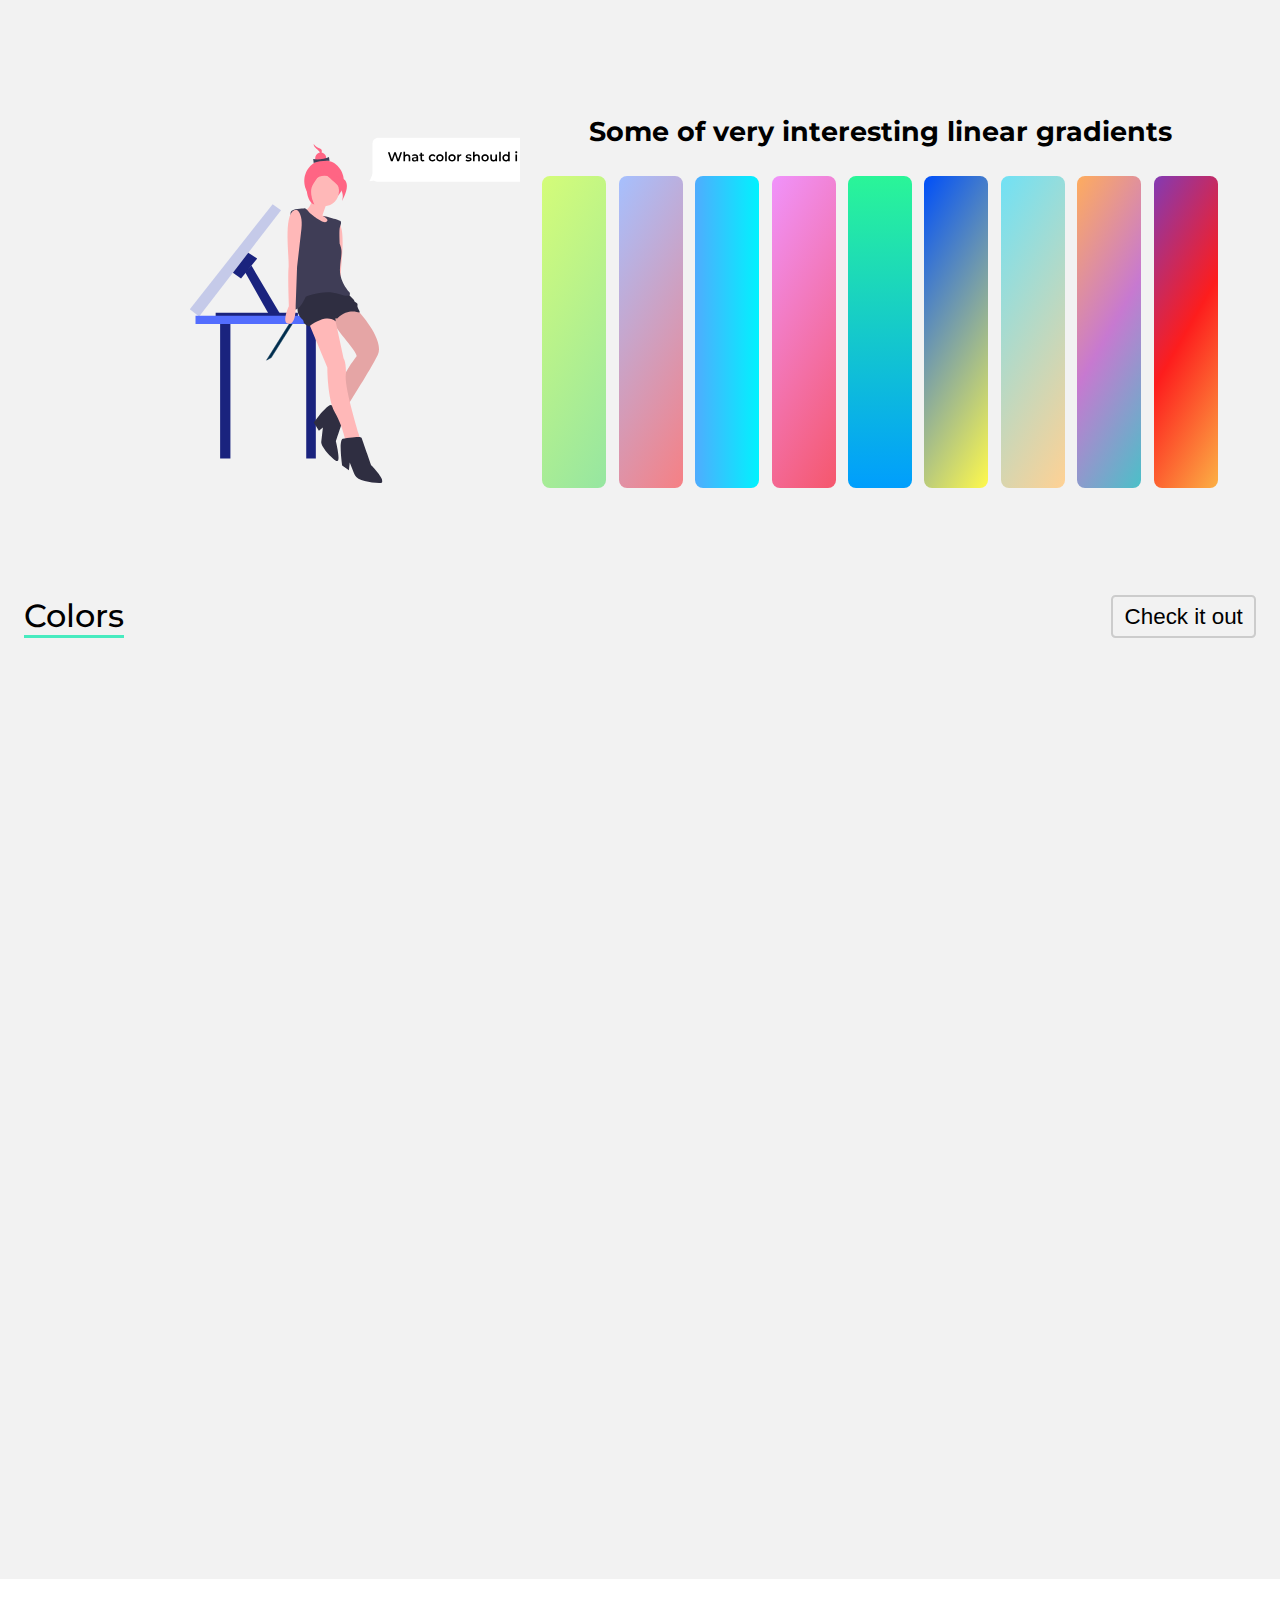
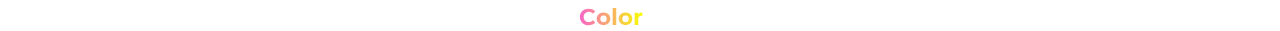
==== commit 910ae23e: "Animated-landing page" ====
--- a/index.html
+++ b/index.html
@@ -7,6 +7,7 @@
     <link rel="icon" href="./images/color-picker.png" type="image/x-icon">
     <link rel="stylesheet" href="./styles/main.css">
     <link rel="stylesheet" href="https://cdnjs.cloudflare.com/ajax/libs/font-awesome/5.15.2/css/all.min.css">
+    <link rel="stylesheet" href="https://unpkg.com/aos@next/dist/aos.css"/>
 </head>
 <body>
     <nav>
@@ -38,7 +39,7 @@
                 <button onclick="goGradient()">Check it out</button>
             </div>
             <div class="row-card">
-                <div class="ss-wrapper">
+                <div class="ss-wrapper" data-aos="fade-right">
                     <div class="ss-container">
                         <div class="ss-header">
                             <div class="red-dot"></div>
@@ -66,7 +67,11 @@
                     </ol>
                 </div>
             </div>            
-            <div class="output-wrapper">
+            <div class="output-wrapper" 
+            data-aos="zoom-in-up" 
+            data-aos-duration="500"
+            data-aos-easing="ease-out"
+            data-aos-offset="250">
                 <div class="output-content">
                     <div class="output-header">
                         <div class="red-dot"></div>
@@ -104,7 +109,7 @@
                 <button onclick="goColor()">Check it out</button>
             </div>
             <div class="row-card">
-                <div class="ss-wrapper">
+                <div class="ss-wrapper" data-aos="fade-left">
                     <div class="ss-container">
                         <div class="ss-header">
                             <div class="red-dot"></div>
@@ -120,7 +125,7 @@
                         </div>
                     </div>
                 </div>
-                <div class="side-wrapper">
+                <div class="side-wrapper" data-aos="fade-right">
                     <blockquote>
                         <div class="ss-header">
                             <div class="red-dot"></div>
@@ -134,7 +139,7 @@
                     </blockquote>
                 </div>
             </div>
-            <div class="output-wrapper">
+            <div class="output-wrapper" data-aos="flip-down">
                 <div class="output-content">
                     <div class="output-header">
                         <div class="red-dot"></div>
@@ -155,6 +160,15 @@
             </div>
         </div>
     </footer>
+    <script src="https://unpkg.com/aos@next/dist/aos.js"></script>
+    <script>
+      AOS.init({
+          offset: 380,
+          duration: 1000,
+          delay: 0,
+          easing: 'ease-out',
+      });
+    </script>
     <script src="./js/main.js"></script>
 </body>
 </html>--- a/styles/main.css
+++ b/styles/main.css
@@ -62,6 +62,7 @@
       -ms-flex-align: center;
           align-items: center;
   width: 18%;
+  cursor: pointer;
 }
 
 nav .web-title h3 {
@@ -123,7 +124,7 @@
   padding: 1em;
   margin-top: 4.3em;
   width: 100%;
-  height: 25em;
+  height: 70vh;
 }
 
 header h3 {
@@ -187,6 +188,13 @@
   border: 2px solid white;
   color: #fff;
   background: transparent;
+  -webkit-transition: .3s;
+  transition: .3s;
+}
+
+header .btns-container #color:hover {
+  background: #fff;
+  color: #000;
 }
 
 header .btns-container #gradient {
@@ -194,6 +202,15 @@
   background: #fff;
   -webkit-box-shadow: 0px 0px 5px 0.5px rgba(0, 0, 0, 0.2);
           box-shadow: 0px 0px 5px 0.5px rgba(0, 0, 0, 0.2);
+  -webkit-transition: .3s;
+  transition: .3s;
+}
+
+header .btns-container #gradient:hover {
+  -webkit-box-shadow: 0px 0px 10px 3px rgba(0, 0, 0, 0.2);
+          box-shadow: 0px 0px 10px 3px rgba(0, 0, 0, 0.2);
+  -webkit-transform: scale(1.012);
+          transform: scale(1.012);
 }
 
 .row {
